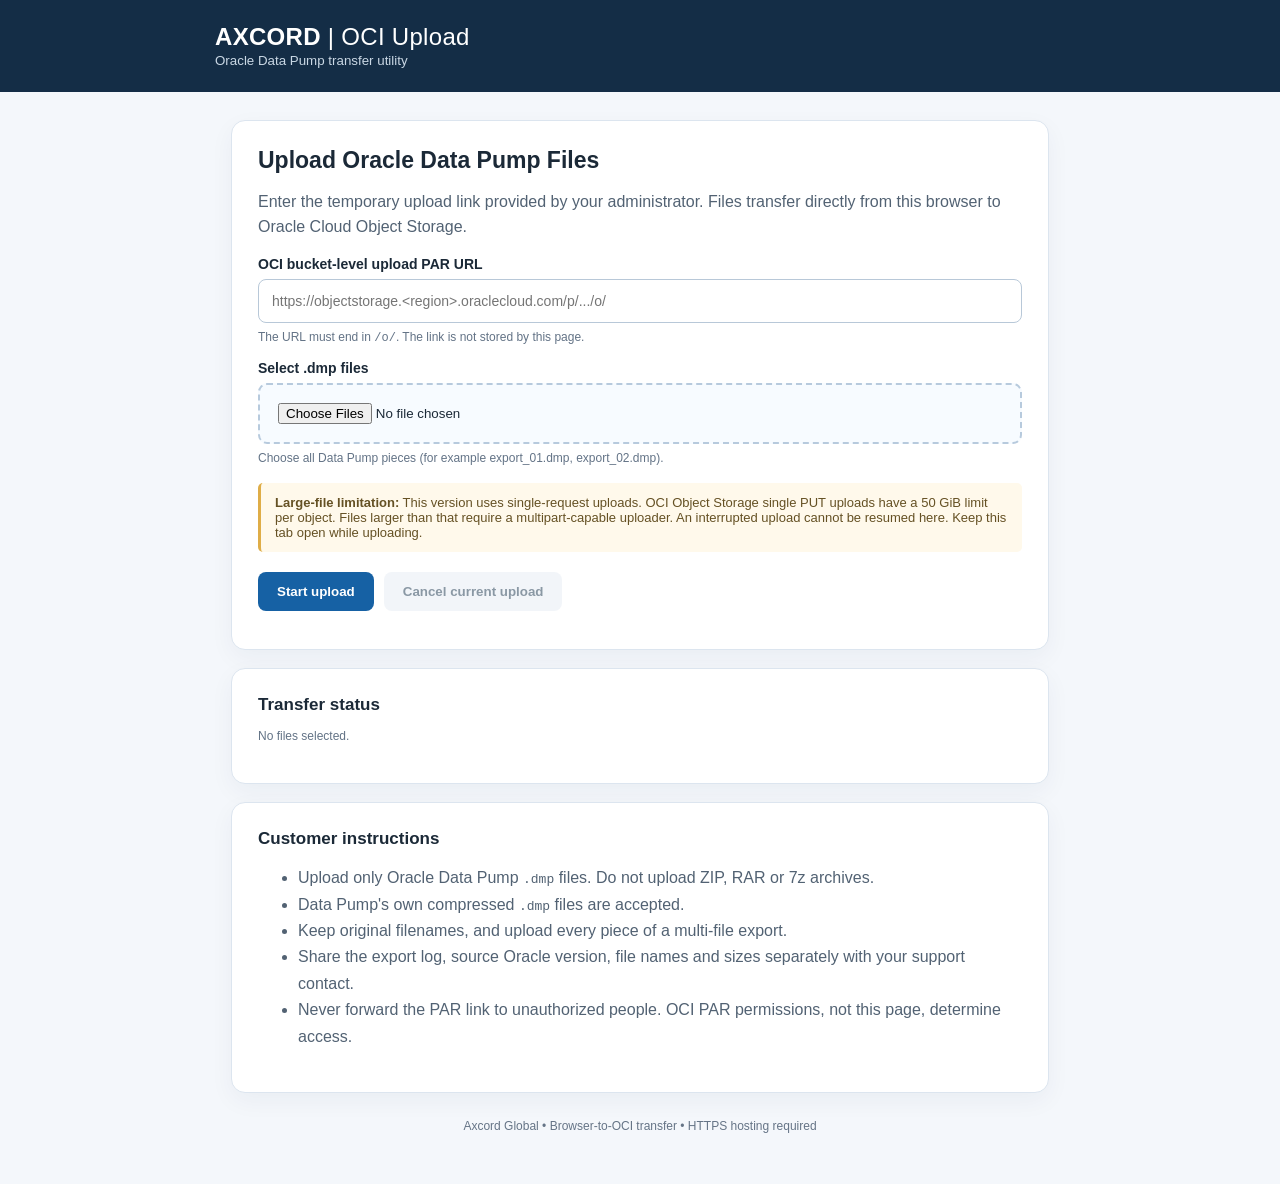
==== dump-upload/index.html @ 48725785 "Initial commit" ====
<!DOCTYPE html>
<html lang="en"><head><meta charset="utf-8"><meta name="viewport" content="width=device-width,initial-scale=1"><title>Axcord | OCI Data Pump Upload</title><style>
:root{font-family:Inter,Segoe UI,Arial,sans-serif;color:#1b2937;background:#f4f7fb}*{box-sizing:border-box}body{margin:0}.top{background:#142d46;color:white;padding:23px max(22px,calc((100vw - 850px)/2))}.brand{font-size:24px;font-weight:750;letter-spacing:.3px}.top small{color:#c9d7e4}.wrap{max-width:850px;margin:28px auto;padding:0 16px}.panel{background:white;border:1px solid #dce5ef;border-radius:14px;padding:26px;box-shadow:0 8px 25px #17344d0c;margin-bottom:18px}h1{font-size:23px;margin:0 0 8px}h2{font-size:17px;margin:0 0 12px}p{color:#526273;line-height:1.55}label{display:block;font-weight:650;margin:15px 0 7px;font-size:14px}input[type=url]{width:100%;padding:13px;border:1px solid #b8c8d8;border-radius:8px;font-size:14px}input:focus{outline:2px solid #4d9dd6}input[type=file]{width:100%;padding:18px;border:2px dashed #b7cadd;border-radius:9px;background:#f7fbff}.hint{font-size:12px;color:#637386;margin:7px 0}.note{border-left:3px solid #dfad47;background:#fff9eb;padding:12px 14px;color:#655124;border-radius:5px;font-size:13px;margin-top:18px}.actions{display:flex;gap:10px;flex-wrap:wrap;margin-top:20px}button{border:0;border-radius:8px;padding:12px 19px;background:#1661a4;color:white;font-weight:650;cursor:pointer}button.secondary{background:#e6edf5;color:#18334c}button:disabled{opacity:.5;cursor:not-allowed}.file{border:1px solid #e2e9f1;border-radius:9px;padding:13px;margin-top:10px}.filetop{display:flex;justify-content:space-between;gap:12px;word-break:break-word}.muted{color:#637386;font-size:12px}.bar{height:8px;background:#e6edf4;border-radius:9px;margin:10px 0;overflow:hidden}.fill{height:100%;background:#247ab8;width:0%;transition:width .2s}.status{font-size:12px;color:#536a7e;white-space:pre-wrap}.success{color:#137147}.error{color:#af3232}.footer{font-size:12px;color:#657486;text-align:center;padding:8px 0 24px}code{overflow-wrap:anywhere}ul{color:#526273;line-height:1.65}@media(max-width:600px){.panel{padding:18px}.top{padding:18px}}
</style></head><body><header class="top"><div class="brand">AXCORD <span style="font-weight:400">| OCI Upload</span></div><small>Oracle Data Pump transfer utility</small></header><main class="wrap"><section class="panel"><h1>Upload Oracle Data Pump Files</h1><p>Enter the temporary upload link provided by your administrator. Files transfer directly from this browser to Oracle Cloud Object Storage.</p><label for="par">OCI bucket-level upload PAR URL</label><input id="par" type="url" autocomplete="off" spellcheck="false" placeholder="https://objectstorage.<region>.oraclecloud.com/p/.../o/"><div class="hint">The URL must end in <code>/o/</code>. The link is not stored by this page.</div><label for="files">Select .dmp files</label><input id="files" type="file" accept=".dmp" multiple><div class="hint">Choose all Data Pump pieces (for example export_01.dmp, export_02.dmp).</div><div class="note"><b>Large-file limitation:</b> This version uses single-request uploads. OCI Object Storage single PUT uploads have a 50 GiB limit per object. Files larger than that require a multipart-capable uploader. An interrupted upload cannot be resumed here. Keep this tab open while uploading.</div><div class="actions"><button id="start">Start upload</button><button id="cancel" class="secondary" disabled>Cancel current upload</button></div><p id="summary" class="status" role="status" aria-live="polite"></p></section><section class="panel"><h2>Transfer status</h2><div id="items"><p class="muted">No files selected.</p></div></section><section class="panel"><h2>Customer instructions</h2><ul><li>Upload only Oracle Data Pump <code>.dmp</code> files. Do not upload ZIP, RAR or 7z archives.</li><li>Data Pump's own compressed <code>.dmp</code> files are accepted.</li><li>Keep original filenames, and upload every piece of a multi-file export.</li><li>Share the export log, source Oracle version, file names and sizes separately with your support contact.</li><li>Never forward the PAR link to unauthorized people. OCI PAR permissions, not this page, determine access.</li></ul></section><div class="footer">Axcord Global • Browser-to-OCI transfer • HTTPS hosting required</div></main><script>
(()=>{'use strict';const $=id=>document.getElementById(id),MAX=50*1024**3;let current=null,busy=false;const human=n=>n>=1024**3?(n/1024**3).toFixed(2)+' GiB':(n/1024**2).toFixed(1)+' MiB';function safe(s){return s.replace(/[&<>"']/g,c=>({'&':'&amp;','<':'&lt;','>':'&gt;','"':'&quot;',"'":'&#39;'}[c]));}function validPAR(s){try{const u=new URL(s);return u.protocol==='https:'&&/^objectstorage\.[a-z0-9-]+\.oraclecloud\.com$/i.test(u.hostname)&&/^\/p\/[^/]+\/n\/[^/]+\/b\/[^/]+\/o\/$/.test(u.pathname)&&!u.search&&!u.hash;}catch{return false;}}function list(){const fs=[...$('files').files];$('items').innerHTML=fs.length?fs.map((f,i)=>`<div class="file" id="item${i}"><div class="filetop"><strong>${safe(f.name)}</strong><span class="muted">${human(f.size)}</span></div><div class="bar"><div class="fill" id="fill${i}"></div></div><div class="status" id="stat${i}">Waiting</div></div>`).join(''):'<p class="muted">No files selected.</p>';}$('files').addEventListener('change',list);function status(i,t,cls=''){const el=$('stat'+i);if(el){el.textContent=t;el.className='status '+cls;}}function send(file,url,i){return new Promise((resolve,reject)=>{const x=new XMLHttpRequest();current=x;let start=Date.now();x.open('PUT',url,true);x.timeout=0;x.setRequestHeader('Content-Type','application/octet-stream');x.upload.onprogress=e=>{if(!e.lengthComputable)return;const p=Math.min(100,Math.round(100*e.loaded/e.total));$('fill'+i).style.width=p+'%';const secs=Math.max(1,(Date.now()-start)/1000),speed=e.loaded/secs;status(i,`${p}% • ${human(e.loaded)} / ${human(e.total)} • ${human(speed)}/s`);};x.onload=()=>x.status>=200&&x.status<300?resolve():reject(new Error('HTTP '+x.status+' — check PAR expiry, permissions, CORS and object size'));x.onerror=()=>reject(new Error('Network/CORS error — check OCI bucket CORS rules and PAR permissions'));x.onabort=()=>reject(new Error('Cancelled'));x.send(file);});}$('cancel').onclick=()=>current?.abort();$('start').onclick=async()=>{if(busy)return;const par=$('par').value.trim(),fs=[...$('files').files];if(!validPAR(par)){alert('Enter a valid OCI bucket-level PAR ending in /o/.');return;}if(!fs.length){alert('Select one or more .dmp files.');return;}if(fs.some(f=>!f.name.toLowerCase().endsWith('.dmp')||f.size===0)){alert('Only nonempty .dmp files are accepted.');return;}if(fs.some(f=>f.size>MAX)){alert('At least one file exceeds 50 GiB. Use a multipart upload tool for that file.');return;}if(new Set(fs.map(f=>f.name)).size!==fs.length){alert('Duplicate filenames selected. Rename the files before uploading.');return;}busy=true;$('start').disabled=true;$('cancel').disabled=false;$('files').disabled=true;$('par').disabled=true;list();let completed=0;for(let i=0;i<fs.length;i++){try{status(i,'Uploading…');await send(fs[i],par+encodeURIComponent(fs[i].name),i);$('fill'+i).style.width='100%';status(i,'Uploaded successfully','success');completed++;}catch(e){status(i,'Failed: '+e.message,'error');$('summary').textContent=`${completed} of ${fs.length} uploaded. Upload stopped. Check errors before retrying.`;break;}finally{current=null;}}if(completed===fs.length)$('summary').textContent=`All ${completed} file(s) uploaded successfully. Confirm object names and sizes with the receiving team.`;busy=false;$('start').disabled=false;$('cancel').disabled=true;$('files').disabled=false;$('par').disabled=false;};})();
</script></body></html>
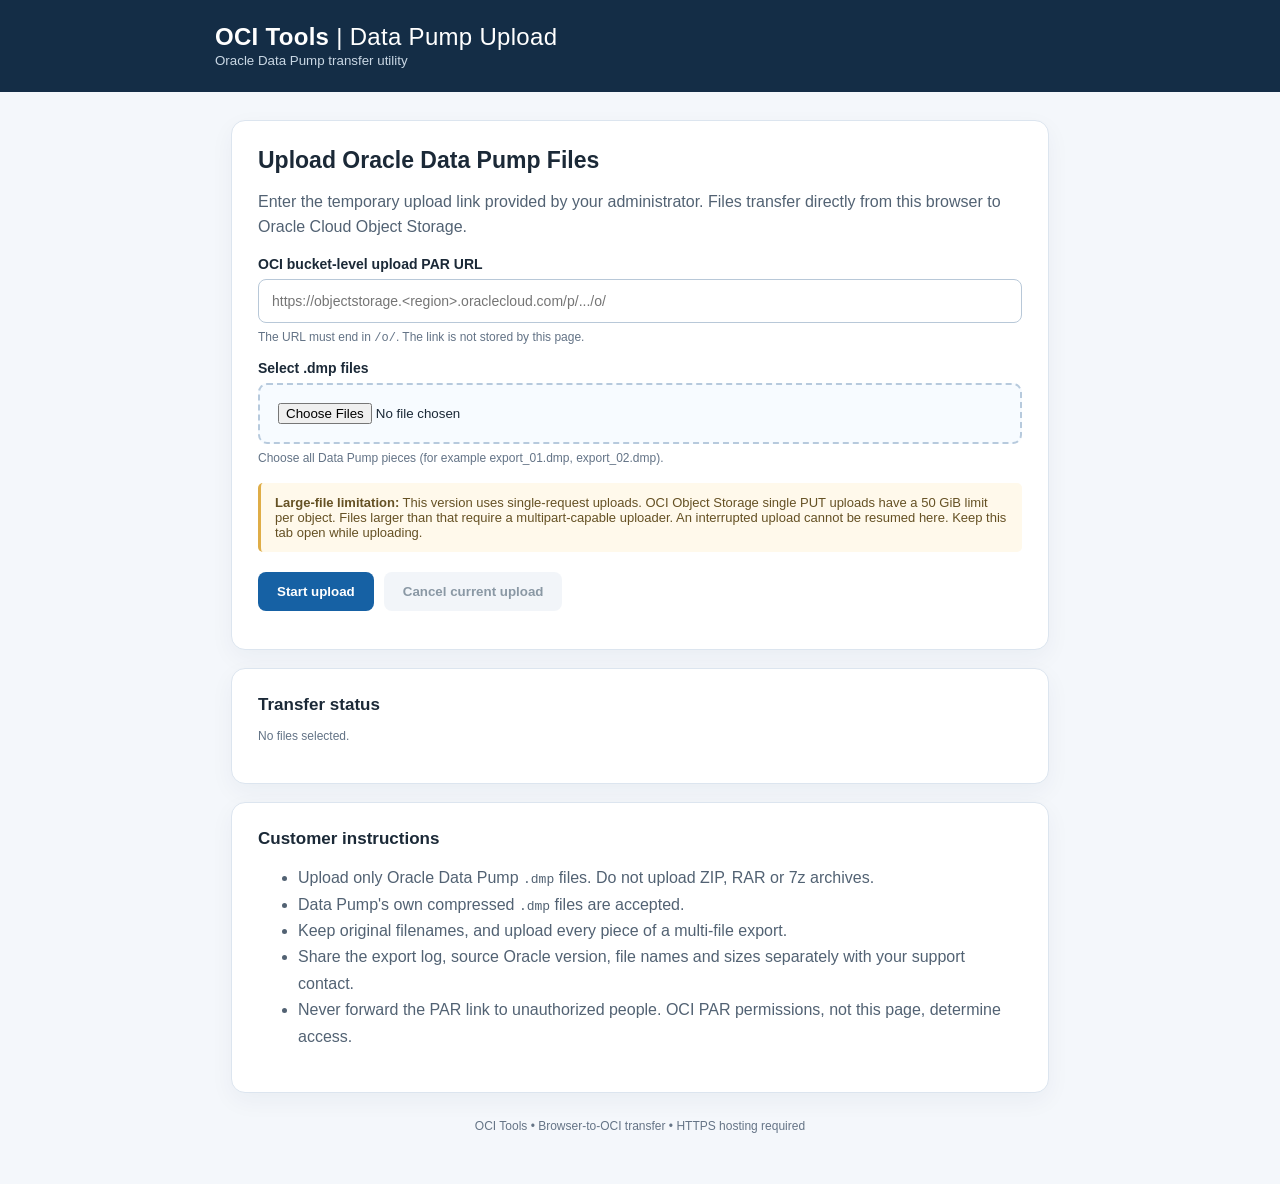
==== commit c434cc47: "Remove Axcord branding" ====
--- a/dump-upload/index.html
+++ b/dump-upload/index.html
@@ -1,6 +1,6 @@
 <!DOCTYPE html>
-<html lang="en"><head><meta charset="utf-8"><meta name="viewport" content="width=device-width,initial-scale=1"><title>Axcord | OCI Data Pump Upload</title><style>
+<html lang="en"><head><meta charset="utf-8"><meta name="viewport" content="width=device-width,initial-scale=1"><title>OCI Tools | Data Pump Upload</title><style>
 :root{font-family:Inter,Segoe UI,Arial,sans-serif;color:#1b2937;background:#f4f7fb}*{box-sizing:border-box}body{margin:0}.top{background:#142d46;color:white;padding:23px max(22px,calc((100vw - 850px)/2))}.brand{font-size:24px;font-weight:750;letter-spacing:.3px}.top small{color:#c9d7e4}.wrap{max-width:850px;margin:28px auto;padding:0 16px}.panel{background:white;border:1px solid #dce5ef;border-radius:14px;padding:26px;box-shadow:0 8px 25px #17344d0c;margin-bottom:18px}h1{font-size:23px;margin:0 0 8px}h2{font-size:17px;margin:0 0 12px}p{color:#526273;line-height:1.55}label{display:block;font-weight:650;margin:15px 0 7px;font-size:14px}input[type=url]{width:100%;padding:13px;border:1px solid #b8c8d8;border-radius:8px;font-size:14px}input:focus{outline:2px solid #4d9dd6}input[type=file]{width:100%;padding:18px;border:2px dashed #b7cadd;border-radius:9px;background:#f7fbff}.hint{font-size:12px;color:#637386;margin:7px 0}.note{border-left:3px solid #dfad47;background:#fff9eb;padding:12px 14px;color:#655124;border-radius:5px;font-size:13px;margin-top:18px}.actions{display:flex;gap:10px;flex-wrap:wrap;margin-top:20px}button{border:0;border-radius:8px;padding:12px 19px;background:#1661a4;color:white;font-weight:650;cursor:pointer}button.secondary{background:#e6edf5;color:#18334c}button:disabled{opacity:.5;cursor:not-allowed}.file{border:1px solid #e2e9f1;border-radius:9px;padding:13px;margin-top:10px}.filetop{display:flex;justify-content:space-between;gap:12px;word-break:break-word}.muted{color:#637386;font-size:12px}.bar{height:8px;background:#e6edf4;border-radius:9px;margin:10px 0;overflow:hidden}.fill{height:100%;background:#247ab8;width:0%;transition:width .2s}.status{font-size:12px;color:#536a7e;white-space:pre-wrap}.success{color:#137147}.error{color:#af3232}.footer{font-size:12px;color:#657486;text-align:center;padding:8px 0 24px}code{overflow-wrap:anywhere}ul{color:#526273;line-height:1.65}@media(max-width:600px){.panel{padding:18px}.top{padding:18px}}
-</style></head><body><header class="top"><div class="brand">AXCORD <span style="font-weight:400">| OCI Upload</span></div><small>Oracle Data Pump transfer utility</small></header><main class="wrap"><section class="panel"><h1>Upload Oracle Data Pump Files</h1><p>Enter the temporary upload link provided by your administrator. Files transfer directly from this browser to Oracle Cloud Object Storage.</p><label for="par">OCI bucket-level upload PAR URL</label><input id="par" type="url" autocomplete="off" spellcheck="false" placeholder="https://objectstorage.<region>.oraclecloud.com/p/.../o/"><div class="hint">The URL must end in <code>/o/</code>. The link is not stored by this page.</div><label for="files">Select .dmp files</label><input id="files" type="file" accept=".dmp" multiple><div class="hint">Choose all Data Pump pieces (for example export_01.dmp, export_02.dmp).</div><div class="note"><b>Large-file limitation:</b> This version uses single-request uploads. OCI Object Storage single PUT uploads have a 50 GiB limit per object. Files larger than that require a multipart-capable uploader. An interrupted upload cannot be resumed here. Keep this tab open while uploading.</div><div class="actions"><button id="start">Start upload</button><button id="cancel" class="secondary" disabled>Cancel current upload</button></div><p id="summary" class="status" role="status" aria-live="polite"></p></section><section class="panel"><h2>Transfer status</h2><div id="items"><p class="muted">No files selected.</p></div></section><section class="panel"><h2>Customer instructions</h2><ul><li>Upload only Oracle Data Pump <code>.dmp</code> files. Do not upload ZIP, RAR or 7z archives.</li><li>Data Pump's own compressed <code>.dmp</code> files are accepted.</li><li>Keep original filenames, and upload every piece of a multi-file export.</li><li>Share the export log, source Oracle version, file names and sizes separately with your support contact.</li><li>Never forward the PAR link to unauthorized people. OCI PAR permissions, not this page, determine access.</li></ul></section><div class="footer">Axcord Global • Browser-to-OCI transfer • HTTPS hosting required</div></main><script>
+</style></head><body><header class="top"><div class="brand">OCI Tools <span style="font-weight:400">| Data Pump Upload</span></div><small>Oracle Data Pump transfer utility</small></header><main class="wrap"><section class="panel"><h1>Upload Oracle Data Pump Files</h1><p>Enter the temporary upload link provided by your administrator. Files transfer directly from this browser to Oracle Cloud Object Storage.</p><label for="par">OCI bucket-level upload PAR URL</label><input id="par" type="url" autocomplete="off" spellcheck="false" placeholder="https://objectstorage.<region>.oraclecloud.com/p/.../o/"><div class="hint">The URL must end in <code>/o/</code>. The link is not stored by this page.</div><label for="files">Select .dmp files</label><input id="files" type="file" accept=".dmp" multiple><div class="hint">Choose all Data Pump pieces (for example export_01.dmp, export_02.dmp).</div><div class="note"><b>Large-file limitation:</b> This version uses single-request uploads. OCI Object Storage single PUT uploads have a 50 GiB limit per object. Files larger than that require a multipart-capable uploader. An interrupted upload cannot be resumed here. Keep this tab open while uploading.</div><div class="actions"><button id="start">Start upload</button><button id="cancel" class="secondary" disabled>Cancel current upload</button></div><p id="summary" class="status" role="status" aria-live="polite"></p></section><section class="panel"><h2>Transfer status</h2><div id="items"><p class="muted">No files selected.</p></div></section><section class="panel"><h2>Customer instructions</h2><ul><li>Upload only Oracle Data Pump <code>.dmp</code> files. Do not upload ZIP, RAR or 7z archives.</li><li>Data Pump's own compressed <code>.dmp</code> files are accepted.</li><li>Keep original filenames, and upload every piece of a multi-file export.</li><li>Share the export log, source Oracle version, file names and sizes separately with your support contact.</li><li>Never forward the PAR link to unauthorized people. OCI PAR permissions, not this page, determine access.</li></ul></section><div class="footer">OCI Tools • Browser-to-OCI transfer • HTTPS hosting required</div></main><script>
 (()=>{'use strict';const $=id=>document.getElementById(id),MAX=50*1024**3;let current=null,busy=false;const human=n=>n>=1024**3?(n/1024**3).toFixed(2)+' GiB':(n/1024**2).toFixed(1)+' MiB';function safe(s){return s.replace(/[&<>"']/g,c=>({'&':'&amp;','<':'&lt;','>':'&gt;','"':'&quot;',"'":'&#39;'}[c]));}function validPAR(s){try{const u=new URL(s);return u.protocol==='https:'&&/^objectstorage\.[a-z0-9-]+\.oraclecloud\.com$/i.test(u.hostname)&&/^\/p\/[^/]+\/n\/[^/]+\/b\/[^/]+\/o\/$/.test(u.pathname)&&!u.search&&!u.hash;}catch{return false;}}function list(){const fs=[...$('files').files];$('items').innerHTML=fs.length?fs.map((f,i)=>`<div class="file" id="item${i}"><div class="filetop"><strong>${safe(f.name)}</strong><span class="muted">${human(f.size)}</span></div><div class="bar"><div class="fill" id="fill${i}"></div></div><div class="status" id="stat${i}">Waiting</div></div>`).join(''):'<p class="muted">No files selected.</p>';}$('files').addEventListener('change',list);function status(i,t,cls=''){const el=$('stat'+i);if(el){el.textContent=t;el.className='status '+cls;}}function send(file,url,i){return new Promise((resolve,reject)=>{const x=new XMLHttpRequest();current=x;let start=Date.now();x.open('PUT',url,true);x.timeout=0;x.setRequestHeader('Content-Type','application/octet-stream');x.upload.onprogress=e=>{if(!e.lengthComputable)return;const p=Math.min(100,Math.round(100*e.loaded/e.total));$('fill'+i).style.width=p+'%';const secs=Math.max(1,(Date.now()-start)/1000),speed=e.loaded/secs;status(i,`${p}% • ${human(e.loaded)} / ${human(e.total)} • ${human(speed)}/s`);};x.onload=()=>x.status>=200&&x.status<300?resolve():reject(new Error('HTTP '+x.status+' — check PAR expiry, permissions, CORS and object size'));x.onerror=()=>reject(new Error('Network/CORS error — check OCI bucket CORS rules and PAR permissions'));x.onabort=()=>reject(new Error('Cancelled'));x.send(file);});}$('cancel').onclick=()=>current?.abort();$('start').onclick=async()=>{if(busy)return;const par=$('par').value.trim(),fs=[...$('files').files];if(!validPAR(par)){alert('Enter a valid OCI bucket-level PAR ending in /o/.');return;}if(!fs.length){alert('Select one or more .dmp files.');return;}if(fs.some(f=>!f.name.toLowerCase().endsWith('.dmp')||f.size===0)){alert('Only nonempty .dmp files are accepted.');return;}if(fs.some(f=>f.size>MAX)){alert('At least one file exceeds 50 GiB. Use a multipart upload tool for that file.');return;}if(new Set(fs.map(f=>f.name)).size!==fs.length){alert('Duplicate filenames selected. Rename the files before uploading.');return;}busy=true;$('start').disabled=true;$('cancel').disabled=false;$('files').disabled=true;$('par').disabled=true;list();let completed=0;for(let i=0;i<fs.length;i++){try{status(i,'Uploading…');await send(fs[i],par+encodeURIComponent(fs[i].name),i);$('fill'+i).style.width='100%';status(i,'Uploaded successfully','success');completed++;}catch(e){status(i,'Failed: '+e.message,'error');$('summary').textContent=`${completed} of ${fs.length} uploaded. Upload stopped. Check errors before retrying.`;break;}finally{current=null;}}if(completed===fs.length)$('summary').textContent=`All ${completed} file(s) uploaded successfully. Confirm object names and sizes with the receiving team.`;busy=false;$('start').disabled=false;$('cancel').disabled=true;$('files').disabled=false;$('par').disabled=false;};})();
 </script></body></html>
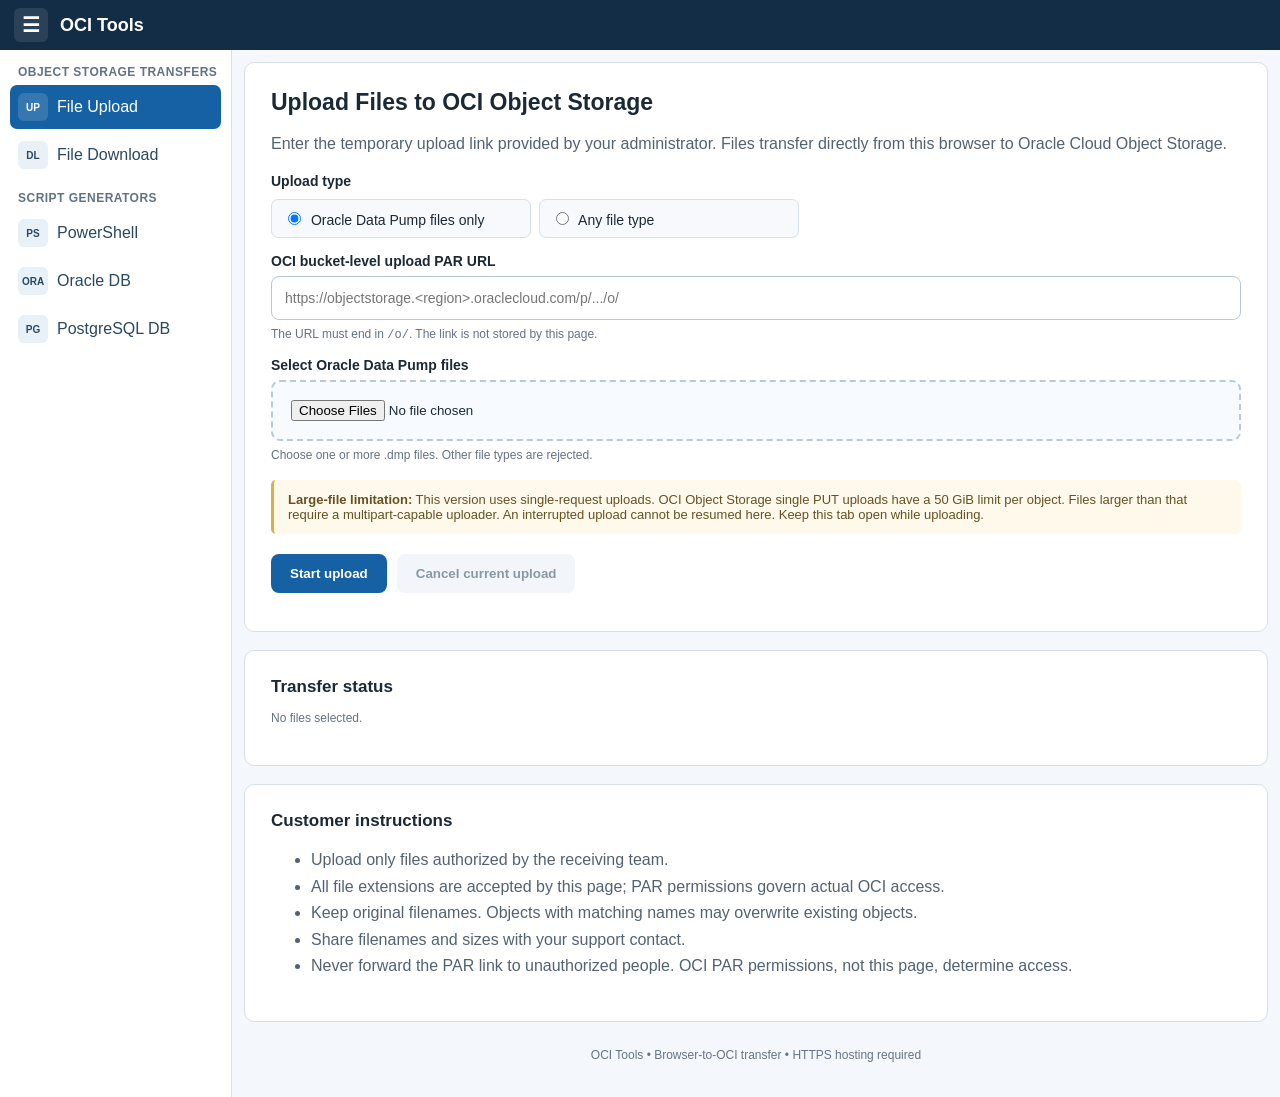
==== commit cbe71587: "Improve OCI tools UI and fix Git publishing script" ====
--- a/dump-upload/index.html
+++ b/dump-upload/index.html
@@ -1,6 +1,2 @@
-<!DOCTYPE html>
-<html lang="en"><head><meta charset="utf-8"><meta name="viewport" content="width=device-width,initial-scale=1"><title>OCI Tools | Data Pump Upload</title><style>
-:root{font-family:Inter,Segoe UI,Arial,sans-serif;color:#1b2937;background:#f4f7fb}*{box-sizing:border-box}body{margin:0}.top{background:#142d46;color:white;padding:23px max(22px,calc((100vw - 850px)/2))}.brand{font-size:24px;font-weight:750;letter-spacing:.3px}.top small{color:#c9d7e4}.wrap{max-width:850px;margin:28px auto;padding:0 16px}.panel{background:white;border:1px solid #dce5ef;border-radius:14px;padding:26px;box-shadow:0 8px 25px #17344d0c;margin-bottom:18px}h1{font-size:23px;margin:0 0 8px}h2{font-size:17px;margin:0 0 12px}p{color:#526273;line-height:1.55}label{display:block;font-weight:650;margin:15px 0 7px;font-size:14px}input[type=url]{width:100%;padding:13px;border:1px solid #b8c8d8;border-radius:8px;font-size:14px}input:focus{outline:2px solid #4d9dd6}input[type=file]{width:100%;padding:18px;border:2px dashed #b7cadd;border-radius:9px;background:#f7fbff}.hint{font-size:12px;color:#637386;margin:7px 0}.note{border-left:3px solid #dfad47;background:#fff9eb;padding:12px 14px;color:#655124;border-radius:5px;font-size:13px;margin-top:18px}.actions{display:flex;gap:10px;flex-wrap:wrap;margin-top:20px}button{border:0;border-radius:8px;padding:12px 19px;background:#1661a4;color:white;font-weight:650;cursor:pointer}button.secondary{background:#e6edf5;color:#18334c}button:disabled{opacity:.5;cursor:not-allowed}.file{border:1px solid #e2e9f1;border-radius:9px;padding:13px;margin-top:10px}.filetop{display:flex;justify-content:space-between;gap:12px;word-break:break-word}.muted{color:#637386;font-size:12px}.bar{height:8px;background:#e6edf4;border-radius:9px;margin:10px 0;overflow:hidden}.fill{height:100%;background:#247ab8;width:0%;transition:width .2s}.status{font-size:12px;color:#536a7e;white-space:pre-wrap}.success{color:#137147}.error{color:#af3232}.footer{font-size:12px;color:#657486;text-align:center;padding:8px 0 24px}code{overflow-wrap:anywhere}ul{color:#526273;line-height:1.65}@media(max-width:600px){.panel{padding:18px}.top{padding:18px}}
-</style></head><body><header class="top"><div class="brand">OCI Tools <span style="font-weight:400">| Data Pump Upload</span></div><small>Oracle Data Pump transfer utility</small></header><main class="wrap"><section class="panel"><h1>Upload Oracle Data Pump Files</h1><p>Enter the temporary upload link provided by your administrator. Files transfer directly from this browser to Oracle Cloud Object Storage.</p><label for="par">OCI bucket-level upload PAR URL</label><input id="par" type="url" autocomplete="off" spellcheck="false" placeholder="https://objectstorage.<region>.oraclecloud.com/p/.../o/"><div class="hint">The URL must end in <code>/o/</code>. The link is not stored by this page.</div><label for="files">Select .dmp files</label><input id="files" type="file" accept=".dmp" multiple><div class="hint">Choose all Data Pump pieces (for example export_01.dmp, export_02.dmp).</div><div class="note"><b>Large-file limitation:</b> This version uses single-request uploads. OCI Object Storage single PUT uploads have a 50 GiB limit per object. Files larger than that require a multipart-capable uploader. An interrupted upload cannot be resumed here. Keep this tab open while uploading.</div><div class="actions"><button id="start">Start upload</button><button id="cancel" class="secondary" disabled>Cancel current upload</button></div><p id="summary" class="status" role="status" aria-live="polite"></p></section><section class="panel"><h2>Transfer status</h2><div id="items"><p class="muted">No files selected.</p></div></section><section class="panel"><h2>Customer instructions</h2><ul><li>Upload only Oracle Data Pump <code>.dmp</code> files. Do not upload ZIP, RAR or 7z archives.</li><li>Data Pump's own compressed <code>.dmp</code> files are accepted.</li><li>Keep original filenames, and upload every piece of a multi-file export.</li><li>Share the export log, source Oracle version, file names and sizes separately with your support contact.</li><li>Never forward the PAR link to unauthorized people. OCI PAR permissions, not this page, determine access.</li></ul></section><div class="footer">OCI Tools • Browser-to-OCI transfer • HTTPS hosting required</div></main><script>
-(()=>{'use strict';const $=id=>document.getElementById(id),MAX=50*1024**3;let current=null,busy=false;const human=n=>n>=1024**3?(n/1024**3).toFixed(2)+' GiB':(n/1024**2).toFixed(1)+' MiB';function safe(s){return s.replace(/[&<>"']/g,c=>({'&':'&amp;','<':'&lt;','>':'&gt;','"':'&quot;',"'":'&#39;'}[c]));}function validPAR(s){try{const u=new URL(s);return u.protocol==='https:'&&/^objectstorage\.[a-z0-9-]+\.oraclecloud\.com$/i.test(u.hostname)&&/^\/p\/[^/]+\/n\/[^/]+\/b\/[^/]+\/o\/$/.test(u.pathname)&&!u.search&&!u.hash;}catch{return false;}}function list(){const fs=[...$('files').files];$('items').innerHTML=fs.length?fs.map((f,i)=>`<div class="file" id="item${i}"><div class="filetop"><strong>${safe(f.name)}</strong><span class="muted">${human(f.size)}</span></div><div class="bar"><div class="fill" id="fill${i}"></div></div><div class="status" id="stat${i}">Waiting</div></div>`).join(''):'<p class="muted">No files selected.</p>';}$('files').addEventListener('change',list);function status(i,t,cls=''){const el=$('stat'+i);if(el){el.textContent=t;el.className='status '+cls;}}function send(file,url,i){return new Promise((resolve,reject)=>{const x=new XMLHttpRequest();current=x;let start=Date.now();x.open('PUT',url,true);x.timeout=0;x.setRequestHeader('Content-Type','application/octet-stream');x.upload.onprogress=e=>{if(!e.lengthComputable)return;const p=Math.min(100,Math.round(100*e.loaded/e.total));$('fill'+i).style.width=p+'%';const secs=Math.max(1,(Date.now()-start)/1000),speed=e.loaded/secs;status(i,`${p}% • ${human(e.loaded)} / ${human(e.total)} • ${human(speed)}/s`);};x.onload=()=>x.status>=200&&x.status<300?resolve():reject(new Error('HTTP '+x.status+' — check PAR expiry, permissions, CORS and object size'));x.onerror=()=>reject(new Error('Network/CORS error — check OCI bucket CORS rules and PAR permissions'));x.onabort=()=>reject(new Error('Cancelled'));x.send(file);});}$('cancel').onclick=()=>current?.abort();$('start').onclick=async()=>{if(busy)return;const par=$('par').value.trim(),fs=[...$('files').files];if(!validPAR(par)){alert('Enter a valid OCI bucket-level PAR ending in /o/.');return;}if(!fs.length){alert('Select one or more .dmp files.');return;}if(fs.some(f=>!f.name.toLowerCase().endsWith('.dmp')||f.size===0)){alert('Only nonempty .dmp files are accepted.');return;}if(fs.some(f=>f.size>MAX)){alert('At least one file exceeds 50 GiB. Use a multipart upload tool for that file.');return;}if(new Set(fs.map(f=>f.name)).size!==fs.length){alert('Duplicate filenames selected. Rename the files before uploading.');return;}busy=true;$('start').disabled=true;$('cancel').disabled=false;$('files').disabled=true;$('par').disabled=true;list();let completed=0;for(let i=0;i<fs.length;i++){try{status(i,'Uploading…');await send(fs[i],par+encodeURIComponent(fs[i].name),i);$('fill'+i).style.width='100%';status(i,'Uploaded successfully','success');completed++;}catch(e){status(i,'Failed: '+e.message,'error');$('summary').textContent=`${completed} of ${fs.length} uploaded. Upload stopped. Check errors before retrying.`;break;}finally{current=null;}}if(completed===fs.length)$('summary').textContent=`All ${completed} file(s) uploaded successfully. Confirm object names and sizes with the receiving team.`;busy=false;$('start').disabled=false;$('cancel').disabled=true;$('files').disabled=false;$('par').disabled=false;};})();
-</script></body></html>
+<!doctype html>
+<html lang="en"><head><meta charset="utf-8"><meta name="viewport" content="width=device-width,initial-scale=1"><title>OCI Tools | File Upload</title><meta http-equiv="refresh" content="0; url=../file-uploads/?mode=dump"><script>location.replace('../file-uploads/?mode=dump')</script></head><body><p>Opening <a href="../file-uploads/?mode=dump">dump-file upload</a>…</p></body></html>
